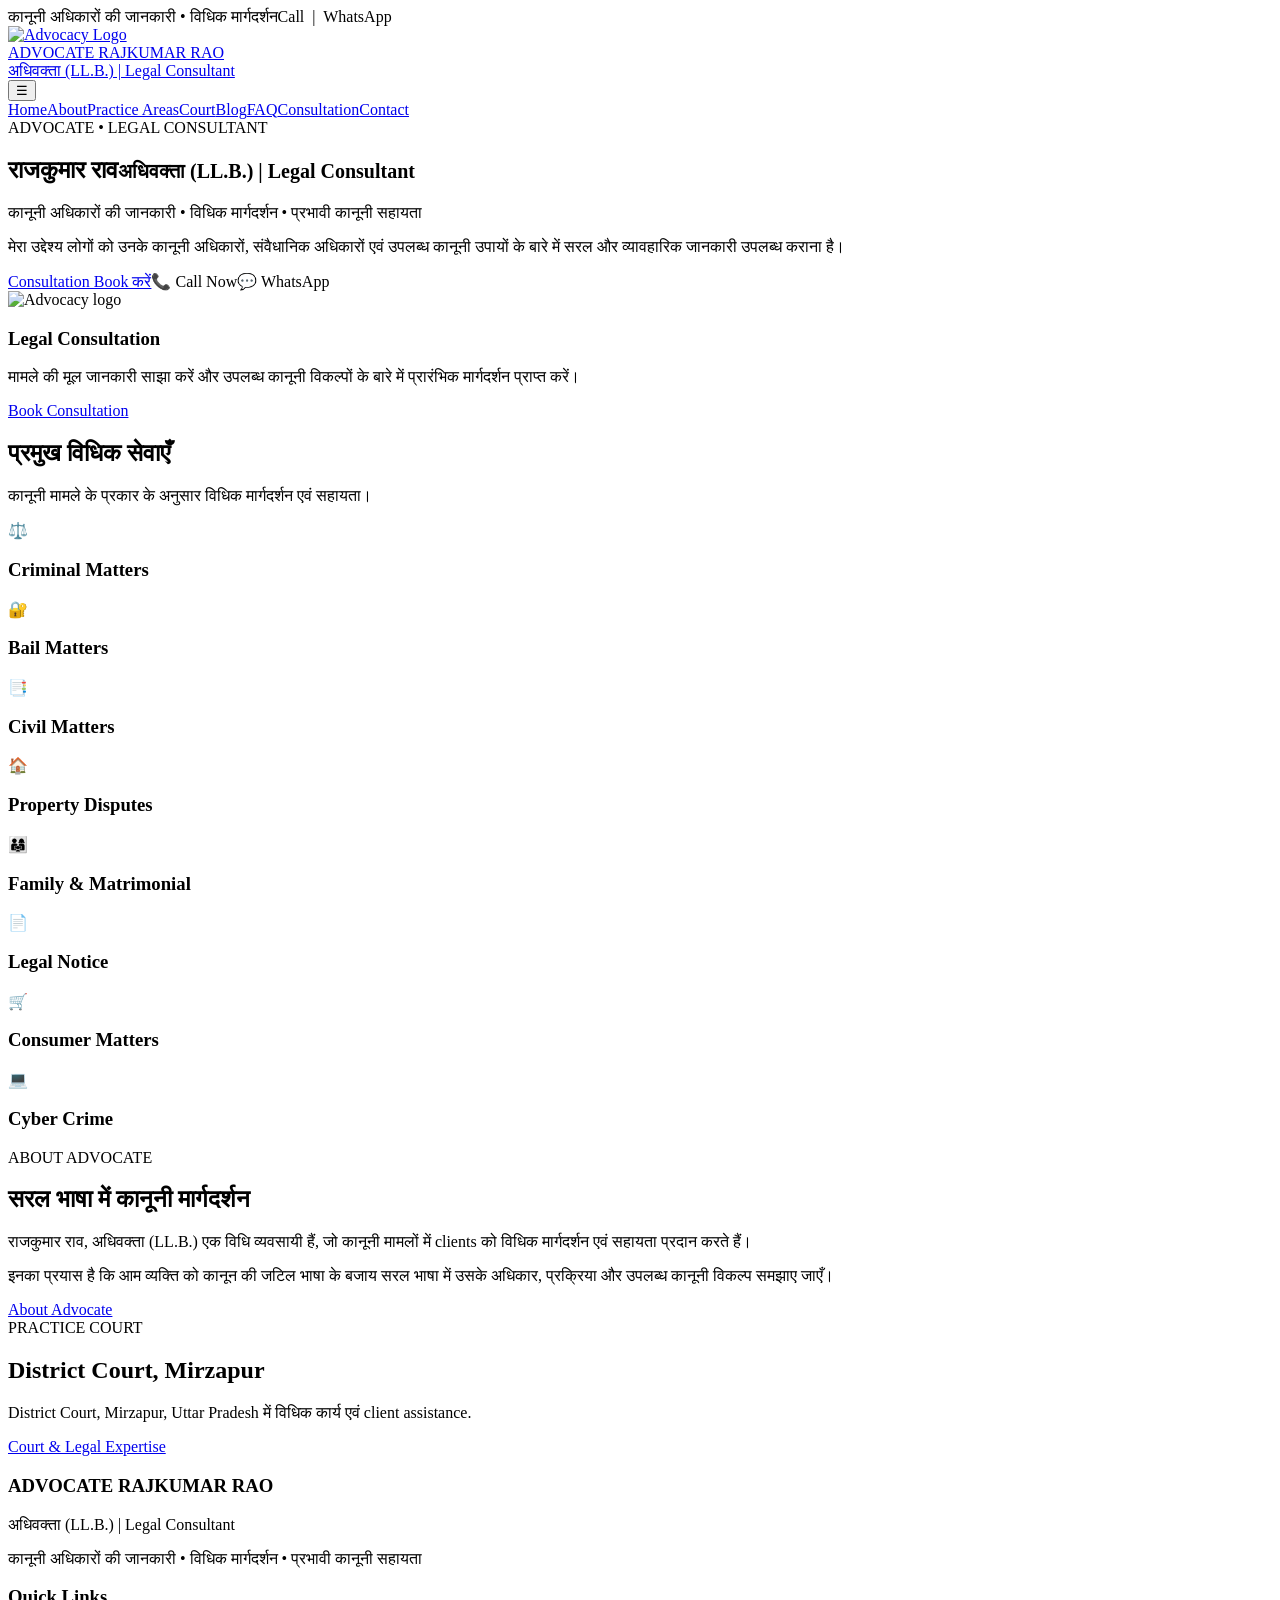
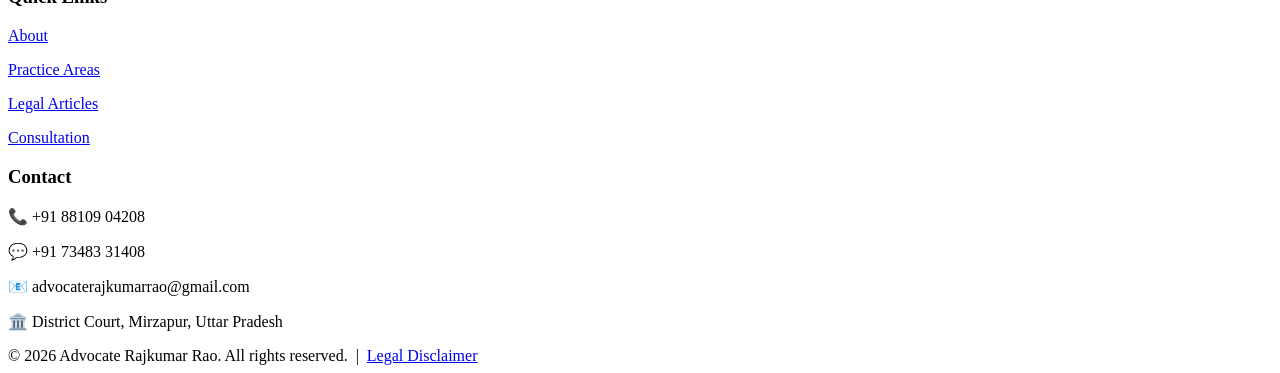
==== index.html @ d3457969 "Add files via upload" ====
<!doctype html><html lang="hi"><head><meta charset="utf-8"><meta name="viewport" content="width=device-width,initial-scale=1"><meta name="description" content="Advocate Rajkumar Rao, LL.B., Legal Consultant, District Court Mirzapur"><title>Index | Advocate Rajkumar Rao</title><link rel="stylesheet" href="assets/style.css"></head><body><div class="topline"><div class="container"><span>कानूनी अधिकारों की जानकारी • विधिक मार्गदर्शन</span><span><a data-phone>Call</a> &nbsp;|&nbsp; <a data-whatsapp>WhatsApp</a></span></div></div>
<header class="header"><div class="container head-inner"><a class="brand" href="index.html"><img src="assets/logo.jpg" alt="Advocacy Logo"><div><div class="brand-title">ADVOCATE <span>RAJKUMAR RAO</span></div><div class="brand-sub">अधिवक्ता (LL.B.) | Legal Consultant</div></div></a><button class="menu">☰</button><nav class="nav"><a href="index.html">Home</a><a href="about.html">About</a><a href="practice-areas.html">Practice Areas</a><a href="court.html">Court</a><a href="blog.html">Blog</a><a href="faq.html">FAQ</a><a href="consultation.html">Consultation</a><a href="contact.html">Contact</a></nav></div></header><section class="hero"><div class="container hero-grid"><div><div class="eyebrow">ADVOCATE • LEGAL CONSULTANT</div><h1>राजकुमार राव<small>अधिवक्ता (LL.B.) | Legal Consultant</small></h1><div class="goldline"></div><p>कानूनी अधिकारों की जानकारी • विधिक मार्गदर्शन • प्रभावी कानूनी सहायता</p><p>मेरा उद्देश्य लोगों को उनके कानूनी अधिकारों, संवैधानिक अधिकारों एवं उपलब्ध कानूनी उपायों के बारे में सरल और व्यावहारिक जानकारी उपलब्ध कराना है।</p><div class="actions"><a class="btn btn-gold" href="consultation.html">Consultation Book करें</a><a class="btn btn-outline" data-phone>📞 Call Now</a><a class="btn btn-outline" data-whatsapp>💬 WhatsApp</a></div></div><div class="hero-panel"><img class="seal" src="assets/logo.jpg" alt="Advocacy logo"><h3>Legal Consultation</h3><p>मामले की मूल जानकारी साझा करें और उपलब्ध कानूनी विकल्पों के बारे में प्रारंभिक मार्गदर्शन प्राप्त करें।</p><a class="btn btn-dark" href="consultation.html">Book Consultation</a></div></div></section>
<section class="section"><div class="container"><div class="section-head"><h2>प्रमुख विधिक सेवाएँ</h2><div class="goldline centerline"></div><p>कानूनी मामले के प्रकार के अनुसार विधिक मार्गदर्शन एवं सहायता।</p></div><div class="grid4">
<div class="card service"><div class="ico">⚖️</div><h3>Criminal Matters</h3></div><div class="card service"><div class="ico">🔐</div><h3>Bail Matters</h3></div><div class="card service"><div class="ico">📑</div><h3>Civil Matters</h3></div><div class="card service"><div class="ico">🏠</div><h3>Property Disputes</h3></div><div class="card service"><div class="ico">👨‍👩‍👧</div><h3>Family & Matrimonial</h3></div><div class="card service"><div class="ico">📄</div><h3>Legal Notice</h3></div><div class="card service"><div class="ico">🛒</div><h3>Consumer Matters</h3></div><div class="card service"><div class="ico">💻</div><h3>Cyber Crime</h3></div></div></div></section>
<section class="section soft"><div class="container grid2"><div><span class="tag">ABOUT ADVOCATE</span><h2>सरल भाषा में कानूनी मार्गदर्शन</h2><p>राजकुमार राव, अधिवक्ता (LL.B.) एक विधि व्यवसायी हैं, जो कानूनी मामलों में clients को विधिक मार्गदर्शन एवं सहायता प्रदान करते हैं।</p><p>इनका प्रयास है कि आम व्यक्ति को कानून की जटिल भाषा के बजाय सरल भाषा में उसके अधिकार, प्रक्रिया और उपलब्ध कानूनी विकल्प समझाए जाएँ।</p><a class="btn btn-dark" href="about.html">About Advocate</a></div><div class="card"><span class="tag">PRACTICE COURT</span><h2>District Court, Mirzapur</h2><p>District Court, Mirzapur, Uttar Pradesh में विधिक कार्य एवं client assistance.</p><a class="btn btn-gold" href="court.html">Court & Legal Expertise</a></div></div></section><footer class="footer"><div class="container footer-grid"><div><h3>ADVOCATE RAJKUMAR RAO</h3><p>अधिवक्ता (LL.B.) | Legal Consultant</p><p>कानूनी अधिकारों की जानकारी • विधिक मार्गदर्शन • प्रभावी कानूनी सहायता</p></div><div><h3>Quick Links</h3><p><a href="about.html">About</a></p><p><a href="practice-areas.html">Practice Areas</a></p><p><a href="blog.html">Legal Articles</a></p><p><a href="consultation.html">Consultation</a></p></div><div><h3>Contact</h3><p>📞 <a data-phone>+91 88109 04208</a></p><p>💬 <a data-whatsapp>+91 73483 31408</a></p><p>📧 <a data-email>advocaterajkumarrao@gmail.com</a></p><p>🏛️ District Court, Mirzapur, Uttar Pradesh</p></div></div><div class="container copy">© 2026 Advocate Rajkumar Rao. All rights reserved. &nbsp;|&nbsp; <a href="disclaimer.html">Legal Disclaimer</a></div></footer><script src="assets/config.js"></script><script src="assets/app.js"></script></body></html>
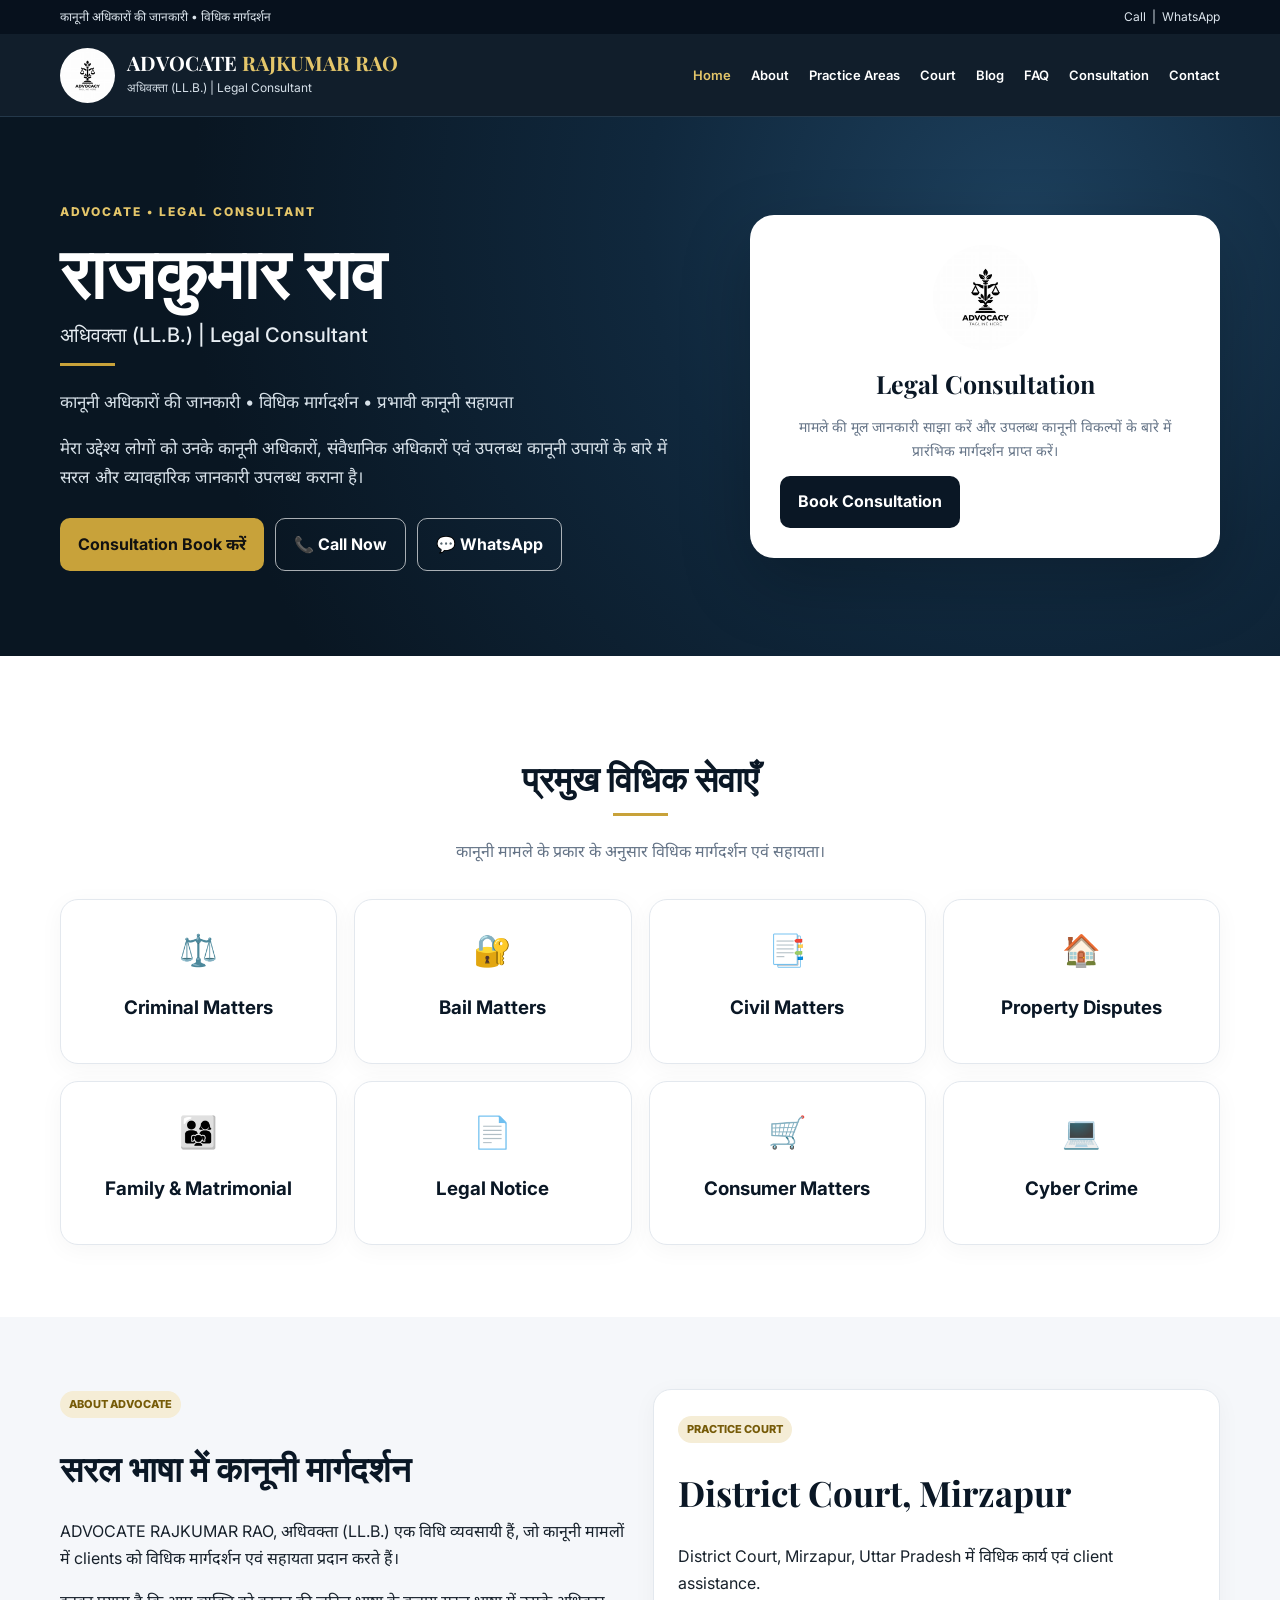
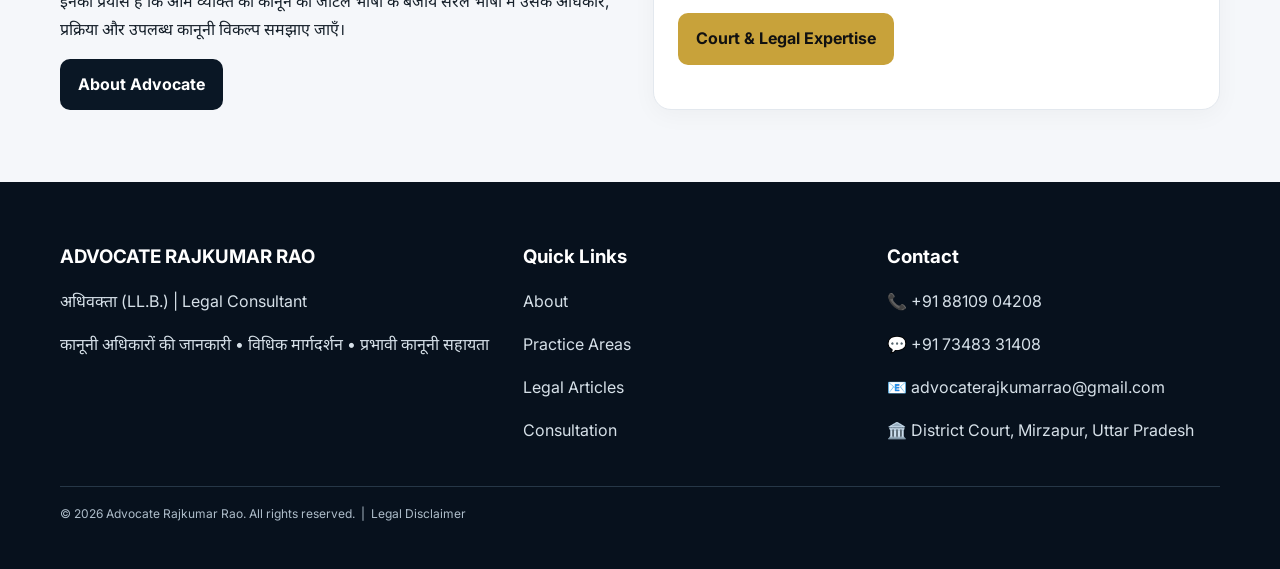
==== commit d479997e: "Update index.html" ====
--- a/index.html
+++ b/index.html
@@ -2,4 +2,4 @@
 <header class="header"><div class="container head-inner"><a class="brand" href="index.html"><img src="assets/logo.jpg" alt="Advocacy Logo"><div><div class="brand-title">ADVOCATE <span>RAJKUMAR RAO</span></div><div class="brand-sub">अधिवक्ता (LL.B.) | Legal Consultant</div></div></a><button class="menu">☰</button><nav class="nav"><a href="index.html">Home</a><a href="about.html">About</a><a href="practice-areas.html">Practice Areas</a><a href="court.html">Court</a><a href="blog.html">Blog</a><a href="faq.html">FAQ</a><a href="consultation.html">Consultation</a><a href="contact.html">Contact</a></nav></div></header><section class="hero"><div class="container hero-grid"><div><div class="eyebrow">ADVOCATE • LEGAL CONSULTANT</div><h1>राजकुमार राव<small>अधिवक्ता (LL.B.) | Legal Consultant</small></h1><div class="goldline"></div><p>कानूनी अधिकारों की जानकारी • विधिक मार्गदर्शन • प्रभावी कानूनी सहायता</p><p>मेरा उद्देश्य लोगों को उनके कानूनी अधिकारों, संवैधानिक अधिकारों एवं उपलब्ध कानूनी उपायों के बारे में सरल और व्यावहारिक जानकारी उपलब्ध कराना है।</p><div class="actions"><a class="btn btn-gold" href="consultation.html">Consultation Book करें</a><a class="btn btn-outline" data-phone>📞 Call Now</a><a class="btn btn-outline" data-whatsapp>💬 WhatsApp</a></div></div><div class="hero-panel"><img class="seal" src="assets/logo.jpg" alt="Advocacy logo"><h3>Legal Consultation</h3><p>मामले की मूल जानकारी साझा करें और उपलब्ध कानूनी विकल्पों के बारे में प्रारंभिक मार्गदर्शन प्राप्त करें।</p><a class="btn btn-dark" href="consultation.html">Book Consultation</a></div></div></section>
 <section class="section"><div class="container"><div class="section-head"><h2>प्रमुख विधिक सेवाएँ</h2><div class="goldline centerline"></div><p>कानूनी मामले के प्रकार के अनुसार विधिक मार्गदर्शन एवं सहायता।</p></div><div class="grid4">
 <div class="card service"><div class="ico">⚖️</div><h3>Criminal Matters</h3></div><div class="card service"><div class="ico">🔐</div><h3>Bail Matters</h3></div><div class="card service"><div class="ico">📑</div><h3>Civil Matters</h3></div><div class="card service"><div class="ico">🏠</div><h3>Property Disputes</h3></div><div class="card service"><div class="ico">👨‍👩‍👧</div><h3>Family & Matrimonial</h3></div><div class="card service"><div class="ico">📄</div><h3>Legal Notice</h3></div><div class="card service"><div class="ico">🛒</div><h3>Consumer Matters</h3></div><div class="card service"><div class="ico">💻</div><h3>Cyber Crime</h3></div></div></div></section>
-<section class="section soft"><div class="container grid2"><div><span class="tag">ABOUT ADVOCATE</span><h2>सरल भाषा में कानूनी मार्गदर्शन</h2><p>राजकुमार राव, अधिवक्ता (LL.B.) एक विधि व्यवसायी हैं, जो कानूनी मामलों में clients को विधिक मार्गदर्शन एवं सहायता प्रदान करते हैं।</p><p>इनका प्रयास है कि आम व्यक्ति को कानून की जटिल भाषा के बजाय सरल भाषा में उसके अधिकार, प्रक्रिया और उपलब्ध कानूनी विकल्प समझाए जाएँ।</p><a class="btn btn-dark" href="about.html">About Advocate</a></div><div class="card"><span class="tag">PRACTICE COURT</span><h2>District Court, Mirzapur</h2><p>District Court, Mirzapur, Uttar Pradesh में विधिक कार्य एवं client assistance.</p><a class="btn btn-gold" href="court.html">Court & Legal Expertise</a></div></div></section><footer class="footer"><div class="container footer-grid"><div><h3>ADVOCATE RAJKUMAR RAO</h3><p>अधिवक्ता (LL.B.) | Legal Consultant</p><p>कानूनी अधिकारों की जानकारी • विधिक मार्गदर्शन • प्रभावी कानूनी सहायता</p></div><div><h3>Quick Links</h3><p><a href="about.html">About</a></p><p><a href="practice-areas.html">Practice Areas</a></p><p><a href="blog.html">Legal Articles</a></p><p><a href="consultation.html">Consultation</a></p></div><div><h3>Contact</h3><p>📞 <a data-phone>+91 88109 04208</a></p><p>💬 <a data-whatsapp>+91 73483 31408</a></p><p>📧 <a data-email>advocaterajkumarrao@gmail.com</a></p><p>🏛️ District Court, Mirzapur, Uttar Pradesh</p></div></div><div class="container copy">© 2026 Advocate Rajkumar Rao. All rights reserved. &nbsp;|&nbsp; <a href="disclaimer.html">Legal Disclaimer</a></div></footer><script src="assets/config.js"></script><script src="assets/app.js"></script></body></html>+<section class="section soft"><div class="container grid2"><div><span class="tag">ABOUT ADVOCATE</span><h2>सरल भाषा में कानूनी मार्गदर्शन</h2><p>ADVOCATE RAJKUMAR RAO, अधिवक्ता (LL.B.) एक विधि व्यवसायी हैं, जो कानूनी मामलों में clients को विधिक मार्गदर्शन एवं सहायता प्रदान करते हैं।</p><p>इनका प्रयास है कि आम व्यक्ति को कानून की जटिल भाषा के बजाय सरल भाषा में उसके अधिकार, प्रक्रिया और उपलब्ध कानूनी विकल्प समझाए जाएँ।</p><a class="btn btn-dark" href="about.html">About Advocate</a></div><div class="card"><span class="tag">PRACTICE COURT</span><h2>District Court, Mirzapur</h2><p>District Court, Mirzapur, Uttar Pradesh में विधिक कार्य एवं client assistance.</p><a class="btn btn-gold" href="court.html">Court & Legal Expertise</a></div></div></section><footer class="footer"><div class="container footer-grid"><div><h3>ADVOCATE RAJKUMAR RAO</h3><p>अधिवक्ता (LL.B.) | Legal Consultant</p><p>कानूनी अधिकारों की जानकारी • विधिक मार्गदर्शन • प्रभावी कानूनी सहायता</p></div><div><h3>Quick Links</h3><p><a href="about.html">About</a></p><p><a href="practice-areas.html">Practice Areas</a></p><p><a href="blog.html">Legal Articles</a></p><p><a href="consultation.html">Consultation</a></p></div><div><h3>Contact</h3><p>📞 <a data-phone>+91 88109 04208</a></p><p>💬 <a data-whatsapp>+91 73483 31408</a></p><p>📧 <a data-email>advocaterajkumarrao@gmail.com</a></p><p>🏛️ District Court, Mirzapur, Uttar Pradesh</p></div></div><div class="container copy">© 2026 Advocate Rajkumar Rao. All rights reserved. &nbsp;|&nbsp; <a href="disclaimer.html">Legal Disclaimer</a></div></footer><script src="assets/config.js"></script><script src="assets/app.js"></script></body></html>
--- a/assets/style.css
+++ b/assets/style.css
@@ -0,0 +1,15 @@
+@import url('https://fonts.googleapis.com/css2?family=Inter:wght@400;500;600;700;800&family=Playfair+Display:wght@600;700&family=Noto+Sans+Devanagari:wght@400;500;600;700&display=swap');
+:root{--navy:#0a1725;--navy2:#10283d;--gold:#c8a23a;--gold2:#e4c66a;--ink:#17212b;--muted:#657487;--paper:#fff;--soft:#f5f7fa;--line:#e3e8ee;--ok:#16804b;--danger:#b42318;--radius:18px;--shadow:0 14px 45px rgba(10,23,37,.08)}
+*{box-sizing:border-box}html{scroll-behavior:smooth}body{margin:0;color:var(--ink);background:#fff;font-family:Inter,"Noto Sans Devanagari",sans-serif;line-height:1.7}a{color:inherit;text-decoration:none}
+.container{width:min(1160px,92%);margin:auto}.topline{background:#07111d;color:#dce5ed;font-size:12px}.topline .container{min-height:34px;display:flex;justify-content:space-between;align-items:center}
+.header{position:sticky;top:0;z-index:50;background:rgba(10,23,37,.97);color:#fff;border-bottom:1px solid #24384a;backdrop-filter:blur(10px)}.head-inner{min-height:82px;display:flex;align-items:center;justify-content:space-between;gap:25px}.brand{display:flex;align-items:center;gap:12px}.brand img{width:55px;height:55px;object-fit:cover;border-radius:50%;background:#fff}.brand-title{font-family:"Playfair Display",Georgia,serif;font-size:20px;font-weight:700;line-height:1.1}.brand-title span{color:var(--gold2)}.brand-sub{font-family:Inter,sans-serif;font-size:12px;color:#d6e0e9;margin-top:4px}
+.nav{display:flex;gap:20px;align-items:center;font-size:13px;font-weight:600}.nav a{padding:8px 0}.nav a:hover,.nav a.active{color:var(--gold2)}.menu{display:none;border:0;background:none;color:#fff;font-size:26px}
+.btn{display:inline-flex;align-items:center;justify-content:center;gap:8px;border:0;border-radius:10px;padding:12px 18px;font-weight:700;cursor:pointer;transition:.2s}.btn:hover{transform:translateY(-1px)}.btn-gold{background:var(--gold);color:#111}.btn-dark{background:var(--navy);color:#fff}.btn-light{background:#fff;color:var(--navy)}.btn-outline{background:transparent;color:#fff;border:1px solid rgba(255,255,255,.65)}
+.hero{background:radial-gradient(circle at 80% 20%,#1d405d 0,#10283d 34%,#091622 75%);color:#fff;padding:85px 0}.hero-grid{display:grid;grid-template-columns:1.15fr .85fr;gap:55px;align-items:center}.eyebrow{font-size:12px;letter-spacing:2px;color:var(--gold2);font-weight:800}.hero h1{font-family:"Playfair Display",Georgia,serif;font-size:clamp(43px,6vw,70px);line-height:1.04;margin:12px 0}.hero h1 small{display:block;font-family:Inter,sans-serif;font-size:20px;line-height:1.4;margin-top:14px;color:#e7edf2;font-weight:500}.hero p{font-size:17px;color:#d7e1e9;max-width:720px}.actions{display:flex;flex-wrap:wrap;gap:11px;margin-top:26px}.hero-panel{background:#fff;color:var(--ink);padding:30px;border-radius:24px;box-shadow:0 25px 70px rgba(0,0,0,.24)}.hero-panel .seal{width:105px;height:105px;border-radius:50%;object-fit:cover;display:block;margin:0 auto 18px}.hero-panel h3{font-family:"Playfair Display",Georgia,serif;color:var(--navy);text-align:center;font-size:25px;margin:0}.hero-panel p{text-align:center;color:var(--muted);font-size:14px}
+.section{padding:72px 0}.section.soft{background:var(--soft)}.section-head{max-width:760px;margin:0 auto 34px;text-align:center}.section-head h2{margin-bottom:10px}.section-head p{color:var(--muted)}h2,h3{color:var(--navy)}h2{font-family:"Playfair Display",Georgia,serif;font-size:35px;line-height:1.2}h3{line-height:1.3}.grid2{display:grid;grid-template-columns:1fr 1fr;gap:26px}.grid3{display:grid;grid-template-columns:repeat(3,1fr);gap:19px}.grid4{display:grid;grid-template-columns:repeat(4,1fr);gap:17px}.card{background:#fff;border:1px solid var(--line);border-radius:var(--radius);padding:24px;box-shadow:0 5px 25px rgba(10,23,37,.04)}.card:hover{box-shadow:var(--shadow)}.service{text-align:center;min-height:150px}.service .ico{font-size:31px}.muted{color:var(--muted)}.goldline{width:55px;height:3px;background:var(--gold);margin:14px 0 22px}.centerline{margin:14px auto 22px}.tag{display:inline-block;background:#f5edd6;color:#765b08;border-radius:999px;padding:4px 9px;font-size:11px;font-weight:800}
+.pagehero{background:var(--navy);color:#fff;padding:58px 0}.pagehero h1{font-family:"Playfair Display",Georgia,serif;font-size:46px;margin:7px 0}.pagehero p{color:#d9e2e9}
+.info-list{display:grid;gap:11px}.info-list div{padding:12px 0;border-bottom:1px solid var(--line)}.info-list strong{display:block;color:var(--navy)}
+.form-grid{display:grid;grid-template-columns:1fr 1fr;gap:15px}form{display:grid;gap:15px}label{font-size:13px;font-weight:700}input,select,textarea{width:100%;padding:12px 13px;border:1px solid #d3dae2;border-radius:10px;font:inherit;color:var(--ink);background:#fff}textarea{min-height:145px;resize:vertical}.notice{padding:12px 14px;border-radius:10px;background:#fff7dc;border:1px solid #ead18a}.notice.success{background:#eaf8f0;border-color:#a9d7bc;color:#12643d}.notice.error{background:#fff0ef;border-color:#efb2ad;color:#8a1c14}.hidden{display:none!important}
+.blog-card h3{margin-bottom:8px}.blog-card p{color:var(--muted);font-size:14px}.footer{background:#07111d;color:#d6e0e8;padding:44px 0}.footer-grid{display:grid;grid-template-columns:1.3fr 1fr 1fr;gap:30px}.footer h3{color:#fff}.footer a:hover{color:var(--gold2)}.copy{border-top:1px solid #263747;margin-top:26px;padding-top:17px;font-size:12px;color:#aebdca}
+.admin{background:#f3f5f7;min-height:100vh}.adminbar{background:var(--navy);color:#fff;padding:18px}.admin-layout{display:grid;grid-template-columns:220px 1fr;min-height:calc(100vh - 58px)}.sidebar{background:#fff;border-right:1px solid var(--line);padding:18px}.side{width:100%;text-align:left;border:0;background:none;padding:11px 12px;border-radius:9px;font-weight:700;cursor:pointer}.side:hover,.side.active{background:#f3ecd5;color:#5d4700}.admin-main{padding:28px}.stats{display:grid;grid-template-columns:repeat(4,1fr);gap:15px}.stat{background:#fff;border:1px solid var(--line);border-radius:14px;padding:18px}.stat span{font-size:13px;color:var(--muted)}.stat b{display:block;font-size:30px;color:var(--navy)}.table-wrap{overflow:auto}.table{width:100%;border-collapse:collapse}.table th,.table td{padding:11px;border-bottom:1px solid var(--line);text-align:left;vertical-align:top;font-size:13px}.table th{background:#f7f8fa}.smallbtn{border:1px solid #ccd3db;background:#fff;padding:6px 9px;border-radius:7px;cursor:pointer}.smallbtn.danger{color:var(--danger)}
+@media(max-width:920px){.nav{display:none}.nav.open{display:flex;position:absolute;top:82px;left:0;right:0;background:var(--navy);padding:18px 4%;flex-direction:column;align-items:flex-start;border-top:1px solid #24384a}.menu{display:block}.hero-grid,.grid2,.grid3,.grid4,.footer-grid,.admin-layout{grid-template-columns:1fr}.form-grid{grid-template-columns:1fr}.stats{grid-template-columns:1fr 1fr}.sidebar{min-height:auto;border-right:0;border-bottom:1px solid var(--line)}.hero{padding:65px 0}.pagehero h1{font-size:38px}}
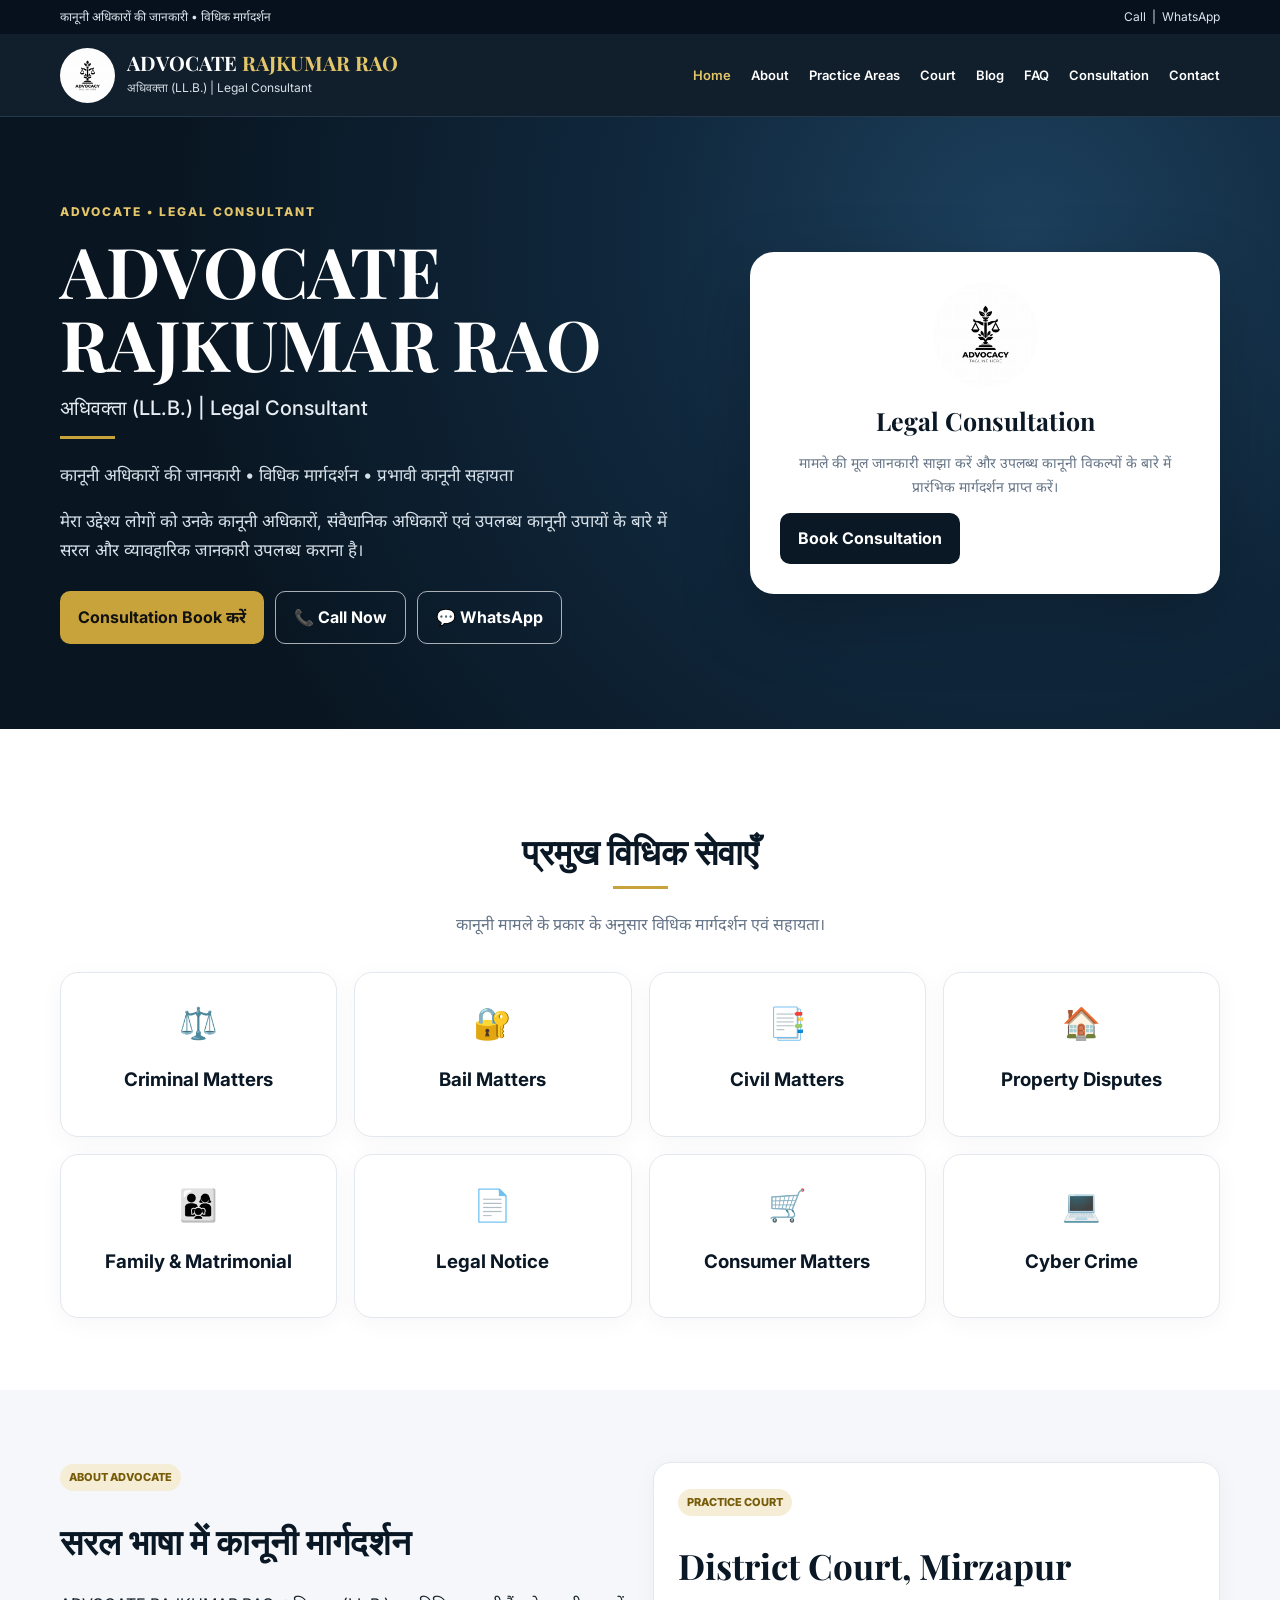
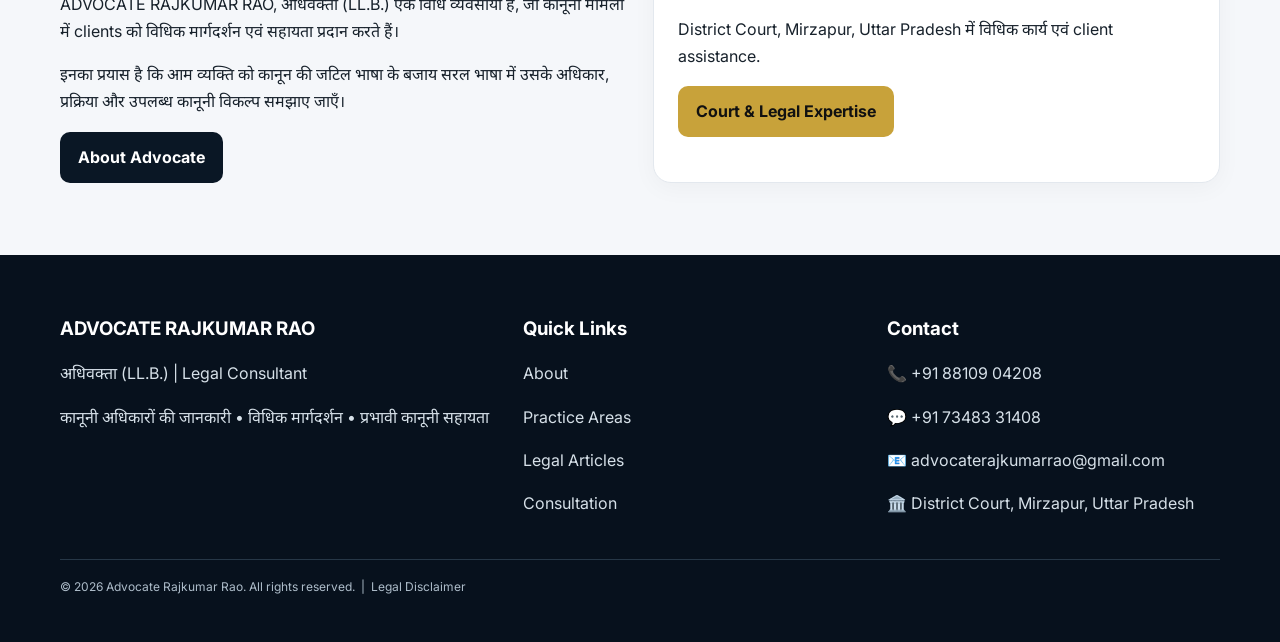
==== commit d50095b7: "Update index.html" ====
--- a/index.html
+++ b/index.html
@@ -1,5 +1,5 @@
 <!doctype html><html lang="hi"><head><meta charset="utf-8"><meta name="viewport" content="width=device-width,initial-scale=1"><meta name="description" content="Advocate Rajkumar Rao, LL.B., Legal Consultant, District Court Mirzapur"><title>Index | Advocate Rajkumar Rao</title><link rel="stylesheet" href="assets/style.css"></head><body><div class="topline"><div class="container"><span>कानूनी अधिकारों की जानकारी • विधिक मार्गदर्शन</span><span><a data-phone>Call</a> &nbsp;|&nbsp; <a data-whatsapp>WhatsApp</a></span></div></div>
-<header class="header"><div class="container head-inner"><a class="brand" href="index.html"><img src="assets/logo.jpg" alt="Advocacy Logo"><div><div class="brand-title">ADVOCATE <span>RAJKUMAR RAO</span></div><div class="brand-sub">अधिवक्ता (LL.B.) | Legal Consultant</div></div></a><button class="menu">☰</button><nav class="nav"><a href="index.html">Home</a><a href="about.html">About</a><a href="practice-areas.html">Practice Areas</a><a href="court.html">Court</a><a href="blog.html">Blog</a><a href="faq.html">FAQ</a><a href="consultation.html">Consultation</a><a href="contact.html">Contact</a></nav></div></header><section class="hero"><div class="container hero-grid"><div><div class="eyebrow">ADVOCATE • LEGAL CONSULTANT</div><h1>राजकुमार राव<small>अधिवक्ता (LL.B.) | Legal Consultant</small></h1><div class="goldline"></div><p>कानूनी अधिकारों की जानकारी • विधिक मार्गदर्शन • प्रभावी कानूनी सहायता</p><p>मेरा उद्देश्य लोगों को उनके कानूनी अधिकारों, संवैधानिक अधिकारों एवं उपलब्ध कानूनी उपायों के बारे में सरल और व्यावहारिक जानकारी उपलब्ध कराना है।</p><div class="actions"><a class="btn btn-gold" href="consultation.html">Consultation Book करें</a><a class="btn btn-outline" data-phone>📞 Call Now</a><a class="btn btn-outline" data-whatsapp>💬 WhatsApp</a></div></div><div class="hero-panel"><img class="seal" src="assets/logo.jpg" alt="Advocacy logo"><h3>Legal Consultation</h3><p>मामले की मूल जानकारी साझा करें और उपलब्ध कानूनी विकल्पों के बारे में प्रारंभिक मार्गदर्शन प्राप्त करें।</p><a class="btn btn-dark" href="consultation.html">Book Consultation</a></div></div></section>
+<header class="header"><div class="container head-inner"><a class="brand" href="index.html"><img src="assets/logo.jpg" alt="Advocacy Logo"><div><div class="brand-title">ADVOCATE <span>RAJKUMAR RAO</span></div><div class="brand-sub">अधिवक्ता (LL.B.) | Legal Consultant</div></div></a><button class="menu">☰</button><nav class="nav"><a href="index.html">Home</a><a href="about.html">About</a><a href="practice-areas.html">Practice Areas</a><a href="court.html">Court</a><a href="blog.html">Blog</a><a href="faq.html">FAQ</a><a href="consultation.html">Consultation</a><a href="contact.html">Contact</a></nav></div></header><section class="hero"><div class="container hero-grid"><div><div class="eyebrow">ADVOCATE • LEGAL CONSULTANT</div><h1>ADVOCATE RAJKUMAR RAO<small>अधिवक्ता (LL.B.) | Legal Consultant</small></h1><div class="goldline"></div><p>कानूनी अधिकारों की जानकारी • विधिक मार्गदर्शन • प्रभावी कानूनी सहायता</p><p>मेरा उद्देश्य लोगों को उनके कानूनी अधिकारों, संवैधानिक अधिकारों एवं उपलब्ध कानूनी उपायों के बारे में सरल और व्यावहारिक जानकारी उपलब्ध कराना है।</p><div class="actions"><a class="btn btn-gold" href="consultation.html">Consultation Book करें</a><a class="btn btn-outline" data-phone>📞 Call Now</a><a class="btn btn-outline" data-whatsapp>💬 WhatsApp</a></div></div><div class="hero-panel"><img class="seal" src="assets/logo.jpg" alt="Advocacy logo"><h3>Legal Consultation</h3><p>मामले की मूल जानकारी साझा करें और उपलब्ध कानूनी विकल्पों के बारे में प्रारंभिक मार्गदर्शन प्राप्त करें।</p><a class="btn btn-dark" href="consultation.html">Book Consultation</a></div></div></section>
 <section class="section"><div class="container"><div class="section-head"><h2>प्रमुख विधिक सेवाएँ</h2><div class="goldline centerline"></div><p>कानूनी मामले के प्रकार के अनुसार विधिक मार्गदर्शन एवं सहायता।</p></div><div class="grid4">
 <div class="card service"><div class="ico">⚖️</div><h3>Criminal Matters</h3></div><div class="card service"><div class="ico">🔐</div><h3>Bail Matters</h3></div><div class="card service"><div class="ico">📑</div><h3>Civil Matters</h3></div><div class="card service"><div class="ico">🏠</div><h3>Property Disputes</h3></div><div class="card service"><div class="ico">👨‍👩‍👧</div><h3>Family & Matrimonial</h3></div><div class="card service"><div class="ico">📄</div><h3>Legal Notice</h3></div><div class="card service"><div class="ico">🛒</div><h3>Consumer Matters</h3></div><div class="card service"><div class="ico">💻</div><h3>Cyber Crime</h3></div></div></div></section>
 <section class="section soft"><div class="container grid2"><div><span class="tag">ABOUT ADVOCATE</span><h2>सरल भाषा में कानूनी मार्गदर्शन</h2><p>ADVOCATE RAJKUMAR RAO, अधिवक्ता (LL.B.) एक विधि व्यवसायी हैं, जो कानूनी मामलों में clients को विधिक मार्गदर्शन एवं सहायता प्रदान करते हैं।</p><p>इनका प्रयास है कि आम व्यक्ति को कानून की जटिल भाषा के बजाय सरल भाषा में उसके अधिकार, प्रक्रिया और उपलब्ध कानूनी विकल्प समझाए जाएँ।</p><a class="btn btn-dark" href="about.html">About Advocate</a></div><div class="card"><span class="tag">PRACTICE COURT</span><h2>District Court, Mirzapur</h2><p>District Court, Mirzapur, Uttar Pradesh में विधिक कार्य एवं client assistance.</p><a class="btn btn-gold" href="court.html">Court & Legal Expertise</a></div></div></section><footer class="footer"><div class="container footer-grid"><div><h3>ADVOCATE RAJKUMAR RAO</h3><p>अधिवक्ता (LL.B.) | Legal Consultant</p><p>कानूनी अधिकारों की जानकारी • विधिक मार्गदर्शन • प्रभावी कानूनी सहायता</p></div><div><h3>Quick Links</h3><p><a href="about.html">About</a></p><p><a href="practice-areas.html">Practice Areas</a></p><p><a href="blog.html">Legal Articles</a></p><p><a href="consultation.html">Consultation</a></p></div><div><h3>Contact</h3><p>📞 <a data-phone>+91 88109 04208</a></p><p>💬 <a data-whatsapp>+91 73483 31408</a></p><p>📧 <a data-email>advocaterajkumarrao@gmail.com</a></p><p>🏛️ District Court, Mirzapur, Uttar Pradesh</p></div></div><div class="container copy">© 2026 Advocate Rajkumar Rao. All rights reserved. &nbsp;|&nbsp; <a href="disclaimer.html">Legal Disclaimer</a></div></footer><script src="assets/config.js"></script><script src="assets/app.js"></script></body></html>
